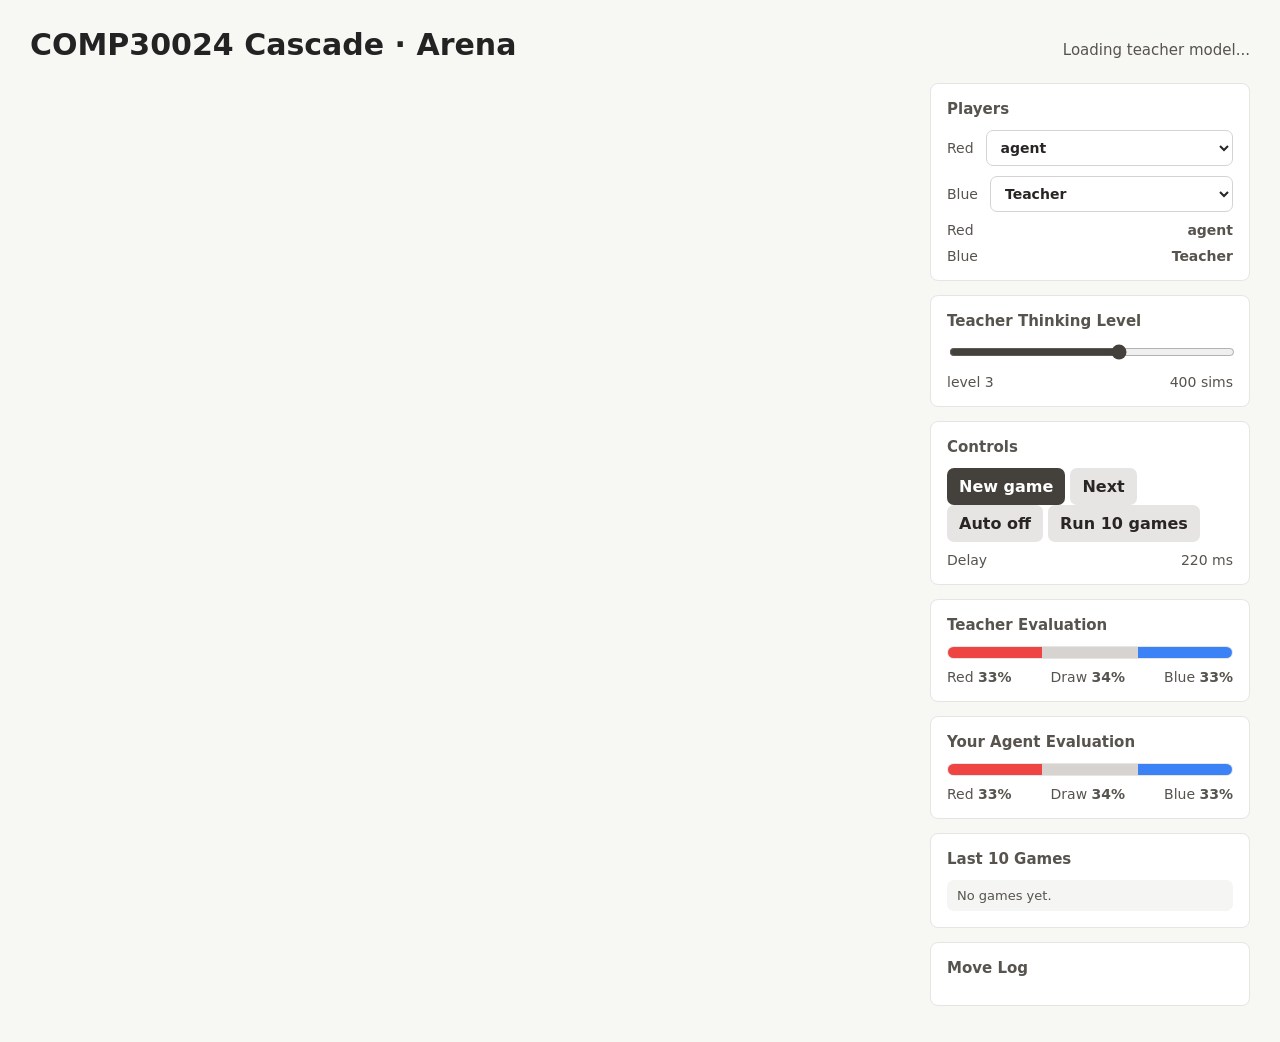
==== ProjectPartB/part_b/battlefield_arena/index.html @ 106bc4b1 "Server testing model" ====
<!doctype html>
<html lang="en">
<head>
  <meta charset="utf-8">
  <meta name="viewport" content="width=device-width, initial-scale=1">
  <title>Cascade Arena</title>
  <style>
    :root {
      color-scheme: light;
      font-family: Inter, ui-sans-serif, system-ui, -apple-system, BlinkMacSystemFont, "Segoe UI", sans-serif;
      background: #f7f7f4;
      color: #232323;
    }

    * {
      box-sizing: border-box;
    }

    body {
      margin: 0;
      min-height: 100vh;
      background: #f7f7f4;
    }

    button, input, select {
      font: inherit;
    }

    select {
      width: 100%;
      border: 1px solid #d6d3d1;
      border-radius: 7px;
      background: #fff;
      color: #292524;
      padding: 8px 10px;
      font-weight: 650;
    }

    .shell {
      width: min(1220px, calc(100vw - 40px));
      margin: 0 auto;
      padding: 28px 0 36px;
    }

    header {
      display: flex;
      align-items: baseline;
      justify-content: space-between;
      gap: 20px;
      margin-bottom: 22px;
    }

    h1 {
      margin: 0;
      font-size: 30px;
      line-height: 1.1;
      font-weight: 750;
    }

    .status {
      min-width: 260px;
      text-align: right;
      font-size: 15px;
      color: #57534e;
    }

    .status strong.red {
      color: #dc2626;
    }

    .status strong.blue {
      color: #2563eb;
    }

    .main {
      display: grid;
      grid-template-columns: minmax(520px, 1fr) 320px;
      gap: 24px;
      align-items: start;
    }

    .board-wrap {
      position: relative;
      width: fit-content;
    }

    .board {
      display: grid;
      grid-template-columns: repeat(8, 104px);
      grid-template-rows: repeat(8, 104px);
      gap: 8px;
    }

    .cell {
      width: 104px;
      height: 104px;
      border: 2px solid #22c55e;
      border-radius: 8px;
      background: #bbf7d0;
      display: grid;
      place-items: center;
    }

    .cell.clickable {
      cursor: pointer;
    }

    .cell.selected {
      border-color: #f59e0b;
      background: #fde68a;
    }

    .cell.highlight {
      border-color: #3b82f6;
      background: #bfdbfe;
    }

    .stack {
      width: 70px;
      height: 70px;
      display: grid;
      place-items: center;
      border-radius: 8px;
      color: #fff;
      font-size: 38px;
      font-weight: 800;
      box-shadow: inset 0 0 0 4px rgba(255,255,255,.18), 0 8px 18px rgba(0,0,0,.12);
    }

    .stack.red {
      background: linear-gradient(145deg, #ef4444, #991b1b);
    }

    .stack.blue {
      background: linear-gradient(145deg, #3b82f6, #1e40af);
    }

    .thinking {
      position: absolute;
      inset: 0;
      display: none;
      place-items: center;
      background: rgba(255,255,255,.62);
      backdrop-filter: blur(2px);
    }

    .thinking.show {
      display: grid;
    }

    .thinking-box {
      display: flex;
      align-items: center;
      gap: 12px;
      border-radius: 8px;
      background: rgba(255,255,255,.95);
      padding: 14px 16px;
      box-shadow: 0 12px 32px rgba(0,0,0,.14);
      border: 1px solid #e7e5e4;
      font-weight: 650;
      color: #292524;
    }

    .spinner {
      width: 18px;
      height: 18px;
      border: 3px solid #d6d3d1;
      border-top-color: #57534e;
      border-radius: 50%;
      animation: spin .8s linear infinite;
    }

    @keyframes spin {
      to { transform: rotate(360deg); }
    }

    aside {
      display: grid;
      gap: 14px;
    }

    .panel {
      border: 1px solid #e7e5e4;
      border-radius: 8px;
      background: #fff;
      padding: 16px;
    }

    .panel h2 {
      margin: 0 0 12px;
      font-size: 15px;
      line-height: 1.2;
      color: #57534e;
    }

    .row {
      display: flex;
      align-items: center;
      justify-content: space-between;
      gap: 12px;
      margin-top: 10px;
      color: #57534e;
      font-size: 14px;
    }

    .segmented {
      display: grid;
      grid-template-columns: 1fr 1fr;
      gap: 8px;
    }

    button {
      border: 0;
      border-radius: 7px;
      padding: 9px 12px;
      background: #e7e5e4;
      color: #292524;
      cursor: pointer;
      font-weight: 650;
    }

    button.primary {
      background: #44403c;
      color: #fff;
    }

    button.active {
      background: #44403c;
      color: #fff;
    }

    button.active.red {
      background: #dc2626;
      color: #fff;
    }

    button.active.blue {
      background: #2563eb;
      color: #fff;
    }

    button:disabled {
      cursor: not-allowed;
      opacity: .55;
    }

    input[type="range"] {
      width: 100%;
      accent-color: #44403c;
    }

    .eval {
      display: grid;
      grid-template-columns: var(--red, 33%) var(--draw, 34%) var(--blue, 33%);
      height: 13px;
      overflow: hidden;
      border-radius: 999px;
      background: #e7e5e4;
      border: 1px solid #e7e5e4;
    }

    .eval div:nth-child(1) { background: #ef4444; }
    .eval div:nth-child(2) { background: #d6d3d1; }
    .eval div:nth-child(3) { background: #3b82f6; }

    .record-list {
      display: grid;
      gap: 8px;
      margin: 0;
      padding: 0;
      list-style: none;
    }

    .record {
      display: flex;
      align-items: center;
      justify-content: space-between;
      gap: 8px;
      border-radius: 7px;
      background: #f5f5f4;
      padding: 8px 10px;
      font-size: 13px;
      color: #57534e;
    }

    .record strong {
      color: #292524;
    }

    .log {
      max-height: 160px;
      overflow: auto;
      font-family: ui-monospace, SFMono-Regular, Menlo, monospace;
      font-size: 12px;
      line-height: 1.45;
      color: #57534e;
      white-space: pre-wrap;
    }

    .error {
      display: none;
      border: 1px solid #fecaca;
      border-radius: 8px;
      background: #fef2f2;
      color: #b91c1c;
      padding: 12px;
      font-size: 13px;
    }

    .error.show {
      display: block;
    }

    @media (max-width: 980px) {
      .main {
        grid-template-columns: 1fr;
      }

      .board {
        grid-template-columns: repeat(8, minmax(42px, 1fr));
        grid-template-rows: repeat(8, minmax(42px, 1fr));
        gap: 5px;
        width: calc(100vw - 40px);
      }

      .cell {
        width: auto;
        height: auto;
        aspect-ratio: 1;
      }

      .stack {
        width: 68%;
        height: 68%;
        font-size: 24px;
      }
    }
  </style>
</head>
<body>
  <div class="shell">
    <header>
      <h1>COMP30024 Cascade · Arena</h1>
      <div class="status" id="status">Loading teacher model...</div>
    </header>

    <div class="main">
      <div class="board-wrap">
        <div class="board" id="board"></div>
        <div class="thinking" id="thinking">
          <div class="thinking-box">
            <div class="spinner"></div>
            <span id="thinkingText">Thinking...</span>
          </div>
        </div>
      </div>

      <aside>
        <section class="panel">
          <h2>Players</h2>
          <div class="row"><span>Red</span><select id="redPlayer"></select></div>
          <div class="row"><span>Blue</span><select id="bluePlayer"></select></div>
          <div class="row"><span>Red</span><strong id="redName">Your agent</strong></div>
          <div class="row"><span>Blue</span><strong id="blueName">Teacher</strong></div>
        </section>

        <section class="panel" id="humanPanel">
          <h2>Human Move</h2>
          <div class="segmented">
            <button id="moveEatMode" class="active">Move / Eat</button>
            <button id="cascadeMode">Cascade</button>
          </div>
        </section>

        <section class="panel">
          <h2>Teacher Thinking Level</h2>
          <input id="level" type="range" min="0" max="5" step="1" value="3">
          <div class="row"><span id="levelLabel">level 3</span><span id="budgetLabel">400 sims</span></div>
        </section>

        <section class="panel">
          <h2>Controls</h2>
          <button id="newGame" class="primary">New game</button>
          <button id="nextTurn">Next</button>
          <button id="autoPlay">Auto off</button>
          <button id="runTen">Run 10 games</button>
          <div class="row"><span>Delay</span><span>220 ms</span></div>
        </section>

        <section class="panel">
          <h2>Teacher Evaluation</h2>
          <div class="eval" id="teacherEvalBar"><div></div><div></div><div></div></div>
          <div class="row"><span class="red">Red <strong id="teacherRedEval">33%</strong></span><span>Draw <strong id="teacherDrawEval">34%</strong></span><span class="blue">Blue <strong id="teacherBlueEval">33%</strong></span></div>
        </section>

        <section class="panel">
          <h2>Your Agent Evaluation</h2>
          <div class="eval" id="agentEvalBar"><div></div><div></div><div></div></div>
          <div class="row"><span class="red">Red <strong id="agentRedEval">33%</strong></span><span>Draw <strong id="agentDrawEval">34%</strong></span><span class="blue">Blue <strong id="agentBlueEval">33%</strong></span></div>
        </section>

        <section class="panel">
          <h2>Last 10 Games</h2>
          <ul class="record-list" id="records"></ul>
        </section>

        <section class="panel">
          <h2>Move Log</h2>
          <div class="log" id="log"></div>
        </section>

        <div class="error" id="error"></div>
      </aside>
    </div>
  </div>

  <script type="module">
    const BOARD_N = 8;
    const RED = 0;
    const BLUE = 1;
    const EMPTY = -1;
    const DIRS = [
      [-1, 0, "↑"],
      [1, 0, "↓"],
      [0, -1, "←"],
      [0, 1, "→"],
    ];
    const LEVEL_BUDGETS = [0, 50, 150, 400, 800, 1600];
    const PLAY_LIMIT = 300;
    const delayMs = 220;

    const els = {
      board: document.getElementById("board"),
      status: document.getElementById("status"),
      thinking: document.getElementById("thinking"),
      thinkingText: document.getElementById("thinkingText"),
      level: document.getElementById("level"),
      levelLabel: document.getElementById("levelLabel"),
      budgetLabel: document.getElementById("budgetLabel"),
      redPlayer: document.getElementById("redPlayer"),
      bluePlayer: document.getElementById("bluePlayer"),
      humanPanel: document.getElementById("humanPanel"),
      moveEatMode: document.getElementById("moveEatMode"),
      cascadeMode: document.getElementById("cascadeMode"),
      redName: document.getElementById("redName"),
      blueName: document.getElementById("blueName"),
      newGame: document.getElementById("newGame"),
      nextTurn: document.getElementById("nextTurn"),
      autoPlay: document.getElementById("autoPlay"),
      runTen: document.getElementById("runTen"),
      records: document.getElementById("records"),
      log: document.getElementById("log"),
      error: document.getElementById("error"),
      teacherEvalBar: document.getElementById("teacherEvalBar"),
      teacherRedEval: document.getElementById("teacherRedEval"),
      teacherBlueEval: document.getElementById("teacherBlueEval"),
      teacherDrawEval: document.getElementById("teacherDrawEval"),
      agentEvalBar: document.getElementById("agentEvalBar"),
      agentRedEval: document.getElementById("agentRedEval"),
      agentBlueEval: document.getElementById("agentBlueEval"),
      agentDrawEval: document.getElementById("agentDrawEval"),
    };

    let worker = null;
    let teacherReady = false;
    let teacherBusy = false;
    let pendingTeacherChoice = null;
    let game = null;
    let playerOptions = [
      { id: "human", label: "Human" },
      { id: "teacher", label: "Teacher" },
      { id: "agent:agent", label: "agent" },
    ];
    let players = {
      [RED]: "agent:agent",
      [BLUE]: "teacher",
    };
    let humanActionMode = "move_eat";
    let selectedHumanSource = null;
    let autoBatchRemaining = 0;
    let running = false;
    let autoMode = false;
    let stepInProgress = false;
    let gameRecorded = false;
    let gameNumber = 0;
    let runId = 0;

    class CascadeGame {
      constructor() {
        this.color = Array(64).fill(EMPTY);
        this.height = Array(64).fill(0);
        this.turnColor = RED;
        this.placementCount = 0;
        this.turnCount = 0;
        this.positionHistory = [];
        this.over = false;
        this.winner = null;
      }

      get phase() {
        return this.placementCount < 8 ? "placement" : "play";
      }

      idx(r, c) {
        return r * 8 + c;
      }

      inside(r, c) {
        return r >= 0 && r < 8 && c >= 0 && c < 8;
      }

      opponent(color) {
        return color === RED ? BLUE : RED;
      }

      adjacentToOpponent(r, c, color) {
        const opponent = this.opponent(color);
        return DIRS.some(([dr, dc]) => {
          const nr = r + dr;
          const nc = c + dc;
          return this.inside(nr, nc) && this.color[this.idx(nr, nc)] === opponent;
        });
      }

      legalActions() {
        if (this.over) return [];
        const out = [];
        const player = this.turnColor;
        if (this.phase === "placement") {
          for (let r = 0; r < 8; r++) {
            for (let c = 0; c < 8; c++) {
              const idx = this.idx(r, c);
              if (this.color[idx] === EMPTY && !(this.placementCount > 0 && this.adjacentToOpponent(r, c, player))) {
                out.push(r * 8 + c);
              }
            }
          }
          return out;
        }

        for (let r = 0; r < 8; r++) {
          for (let c = 0; c < 8; c++) {
            const idx = this.idx(r, c);
            if (this.color[idx] !== player) continue;
            const h = this.height[idx];
            const base = (r * 8 + c) * 4;
            for (let di = 0; di < 4; di++) {
              const nr = r + DIRS[di][0];
              const nc = c + DIRS[di][1];
              if (!this.inside(nr, nc)) continue;
              const dest = this.idx(nr, nc);
              const destColor = this.color[dest];
              if (destColor === EMPTY || destColor === player) out.push(64 + base + di);
              else if (h >= this.height[dest]) out.push(320 + base + di);
            }
            if (h >= 2) {
              for (let di = 0; di < 4; di++) out.push(576 + base + di);
            }
          }
        }
        return out;
      }

      applyAction(action) {
        const legal = this.legalActions();
        if (!legal.includes(action)) {
          throw new Error(`Illegal action ${action}; legal count ${legal.length}`);
        }

        const decoded = decodeAction(action);
        const player = this.turnColor;
        if (decoded.type === "Place") {
          const idx = this.idx(decoded.r, decoded.c);
          this.color[idx] = player;
          this.height[idx] = 3;
          this.placementCount += 1;
        } else if (decoded.type === "Move") {
          const src = this.idx(decoded.r, decoded.c);
          const [dr, dc] = DIRS[decoded.di];
          const dest = this.idx(decoded.r + dr, decoded.c + dc);
          const moving = this.height[src];
          if (this.color[dest] === EMPTY) {
            this.color[dest] = player;
            this.height[dest] = moving;
          } else {
            this.height[dest] += moving;
          }
          this.color[src] = EMPTY;
          this.height[src] = 0;
        } else if (decoded.type === "Eat") {
          const src = this.idx(decoded.r, decoded.c);
          const [dr, dc] = DIRS[decoded.di];
          const dest = this.idx(decoded.r + dr, decoded.c + dc);
          this.color[dest] = player;
          this.height[dest] = this.height[src];
          this.color[src] = EMPTY;
          this.height[src] = 0;
        } else {
          this.applyCascade(decoded.r, decoded.c, decoded.di, player);
        }

        this.turnCount += 1;
        this.turnColor = this.opponent(player);
        if (this.phase === "play") this.positionHistory.push(this.positionHash());
        this.updateGameOver();
      }

      applyCascade(r, c, di, player) {
        const [dr, dc] = DIRS[di];
        const src = this.idx(r, c);
        const count = this.height[src];
        this.color[src] = EMPTY;
        this.height[src] = 0;
        for (let step = 1; step <= count; step++) {
          const nr = r + dr * step;
          const nc = c + dc * step;
          if (!this.inside(nr, nc)) continue;
          const idx = this.idx(nr, nc);
          if (this.color[idx] !== EMPTY) this.pushStack(nr, nc, dr, dc);
          this.color[idx] = player;
          this.height[idx] = 1;
        }
      }

      pushStack(r, c, dr, dc) {
        const idx = this.idx(r, c);
        if (this.color[idx] === EMPTY) return;
        const nr = r + dr;
        const nc = c + dc;
        if (!this.inside(nr, nc)) {
          this.color[idx] = EMPTY;
          this.height[idx] = 0;
          return;
        }
        const dest = this.idx(nr, nc);
        if (this.color[dest] !== EMPTY) this.pushStack(nr, nc, dr, dc);
        this.color[dest] = this.color[idx];
        this.height[dest] = this.height[idx];
        this.color[idx] = EMPTY;
        this.height[idx] = 0;
      }

      positionHash() {
        return `${this.turnColor}|${this.color.join(",")}|${this.height.join(",")}`;
      }

      updateGameOver() {
        if (this.phase === "placement") return;
        const redTokens = this.tokenCount(RED);
        const blueTokens = this.tokenCount(BLUE);
        const playTurns = Math.max(0, this.turnCount - 8);
        const repetition = this.positionHistory.filter(x => x === this.positionHash()).length >= 3;
        const noMoves = this.legalActions().length === 0;

        if (redTokens === 0) {
          this.over = true;
          this.winner = BLUE;
        } else if (blueTokens === 0) {
          this.over = true;
          this.winner = RED;
        } else if (repetition || noMoves) {
          this.over = true;
          this.winner = null;
        } else if (playTurns >= PLAY_LIMIT) {
          this.over = true;
          this.winner = redTokens > blueTokens ? RED : blueTokens > redTokens ? BLUE : null;
        }
      }

      tokenCount(color) {
        return this.height.reduce((sum, h, idx) => sum + (this.color[idx] === color ? h : 0), 0);
      }

      stackCount(color) {
        return this.color.filter(x => x === color).length;
      }

      teacherSnapshot() {
        return {
          cells: this.color.map((color, idx) => [color, this.height[idx]]),
          turnColor: this.turnColor,
          placementCount: this.phase === "placement" ? this.turnCount : 8,
          turnCount: this.turnCount,
        };
      }
    }

    function decodeAction(action) {
      if (action < 64) return { type: "Place", r: Math.floor(action / 8), c: action % 8, di: 0 };
      if (action < 320) {
        const off = action - 64;
        const square = Math.floor(off / 4);
        return { type: "Move", r: Math.floor(square / 8), c: square % 8, di: off % 4 };
      }
      if (action < 576) {
        const off = action - 320;
        const square = Math.floor(off / 4);
        return { type: "Eat", r: Math.floor(square / 8), c: square % 8, di: off % 4 };
      }
      const off = action - 576;
      const square = Math.floor(off / 4);
      return { type: "Cascade", r: Math.floor(square / 8), c: square % 8, di: off % 4 };
    }

    function describeAction(action) {
      const a = decodeAction(action);
      if (a.type === "Place") return `PLACE(${a.r}-${a.c})`;
      return `${a.type.toUpperCase()}(${a.r}-${a.c}, ${DIRS[a.di][2]})`;
    }

    function coordKey(r, c) {
      return `${r},${c}`;
    }

    function playerKind(spec) {
      return spec.startsWith("agent:") ? "agent" : spec;
    }

    function playerLabel(spec) {
      const option = playerOptions.find(item => item.id === spec);
      return option ? option.label : spec;
    }

    function isHumanTurn() {
      return game && !game.over && playerKind(players[game.turnColor]) === "human";
    }

    function isTeacherTurn(color) {
      return playerKind(players[color]) === "teacher";
    }

    function isPythonAgentTurn(color) {
      return playerKind(players[color]) === "agent";
    }

    function humanHighlights() {
      const out = new Set();
      if (!isHumanTurn()) return out;

      if (game.phase === "placement") {
        for (const action of game.legalActions()) {
          const a = decodeAction(action);
          out.add(coordKey(a.r, a.c));
        }
        return out;
      }

      if (!selectedHumanSource) return out;
      const { r, c } = selectedHumanSource;
      for (const action of game.legalActions()) {
        const a = decodeAction(action);
        if (a.r !== r || a.c !== c) continue;
        if (humanActionMode === "cascade" && a.type !== "Cascade") continue;
        if (humanActionMode !== "cascade" && a.type === "Cascade") continue;
        const [dr, dc] = DIRS[a.di];
        out.add(coordKey(r + dr, c + dc));
      }
      return out;
    }

    function humanActionForClick(r, c) {
      if (!isHumanTurn()) return null;
      if (game.phase === "placement") {
        const action = r * 8 + c;
        return game.legalActions().includes(action) ? action : null;
      }

      if (!selectedHumanSource) return null;
      const sr = selectedHumanSource.r;
      const sc = selectedHumanSource.c;
      for (const action of game.legalActions()) {
        const a = decodeAction(action);
        if (a.r !== sr || a.c !== sc) continue;
        if (humanActionMode === "cascade" && a.type !== "Cascade") continue;
        if (humanActionMode !== "cascade" && a.type === "Cascade") continue;
        const [dr, dc] = DIRS[a.di];
        if (sr + dr === r && sc + dc === c) return action;
      }
      return null;
    }

    async function api(path, payload = {}) {
      const res = await fetch(path, {
        method: "POST",
        headers: { "Content-Type": "application/json" },
        body: JSON.stringify(payload),
      });
      const data = await res.json();
      if (!data.ok) throw new Error(data.error || `Request failed: ${path}`);
      return data;
    }

    function initWorker() {
      worker = new Worker("/az/_app/immutable/workers/worker-JGcmZ3kC.js", { type: "module" });
      worker.onmessage = event => {
        const message = event.data;
        if (message.type === "ready") {
          teacherReady = true;
          setStatus("Teacher model ready");
          return;
        }
        if (message.type === "choice") {
          teacherBusy = false;
          const resolve = pendingTeacherChoice;
          pendingTeacherChoice = null;
          if (resolve) resolve(message.action);
          return;
        }
        if (message.type === "eval") {
          updateEval("teacher", message.red, message.draw, message.blue);
          return;
        }
        if (message.type === "error") {
          teacherBusy = false;
          showError(`Teacher worker: ${message.message}`);
        }
      };
      worker.postMessage({ type: "init", baseUrl: "/az", simBudget: LEVEL_BUDGETS[Number(els.level.value)] });
    }

    function chooseTeacherAction() {
      return new Promise(resolve => {
        teacherBusy = true;
        pendingTeacherChoice = resolve;
        worker.postMessage({ type: "choose", snapshot: game.teacherSnapshot() });
      });
    }

    function notifyTeacher(action) {
      worker.postMessage({ type: "notify", action });
    }

    async function notifyPython(color, action) {
      await api("/api/notify", { color: color === RED ? "red" : "blue", action });
    }

    async function getPythonAction(color) {
      const data = await api("/api/agent_action", { color: color === RED ? "red" : "blue" });
      return data.action;
    }

    async function refreshAgentEval() {
      if (!game || game.over) return;
      if (!Object.values(players).some(spec => playerKind(spec) === "agent")) return;
      try {
        const data = await api("/api/agent_eval", {});
        updateEval("agent", data.red, data.draw, data.blue);
      } catch (error) {
        logLine(`Agent eval unavailable: ${error.message}`);
      }
    }

    async function applyExternalAction(color, action, label) {
      game.applyAction(action);
      notifyTeacher(action);
      await notifyPython(color, action);

      selectedHumanSource = null;
      logLine(`${colorName(color)} ${label}: ${describeAction(action)}`);
      render();
      await refreshAgentEval();
      if (game.over) finishGame();
    }

    async function startGame({ batch = false } = {}) {
      const myRun = ++runId;
      clearError();
      running = true;
      gameRecorded = false;
      stepInProgress = false;
      gameNumber += 1;
      game = new CascadeGame();
      selectedHumanSource = null;
      teacherReady = false;
      pendingTeacherChoice = null;
      worker?.terminate();
      initWorker();
      await waitUntil(() => teacherReady);
      await api("/api/new", { players: { red: players[RED], blue: players[BLUE] } });
      if (myRun !== runId) return;
      render();
      logLine(`Game ${gameNumber} started. Red=${playerLabel(players[RED])}, Blue=${playerLabel(players[BLUE])}.`);
      await refreshAgentEval();
      if (autoMode || batch) await continueAuto(batch, myRun);
    }

    async function playOneTurn(myRun = runId) {
      if (!game || game.over || stepInProgress || myRun !== runId) return;
      if (isHumanTurn()) {
        render();
        return;
      }
      stepInProgress = true;
      try {
        render();
        const current = game.turnColor;
        const kind = playerKind(players[current]);
        const label = playerLabel(players[current]);
        setThinking(true, `${colorName(current)} ${label} thinking...`);
        await sleep(delayMs);

        const action = kind === "teacher" ? await chooseTeacherAction() : await getPythonAction(current);
        if (myRun !== runId) return;
        await applyExternalAction(current, action, label);
      } catch (error) {
        setThinking(false);
        running = false;
        autoMode = false;
        updateAutoButton();
        showError(error.message);
      } finally {
        stepInProgress = false;
        setThinking(false);
      }
    }

    async function continueAuto(batch = false, myRun = runId) {
      while (running && autoMode && game && !game.over && myRun === runId) {
        if (isHumanTurn()) break;
        await playOneTurn(myRun);
        if (!autoMode || game.over || myRun !== runId) break;
        await sleep(delayMs);
      }

      if (game?.over && batch && autoBatchRemaining > 0 && myRun === runId) {
          autoBatchRemaining -= 1;
          await sleep(350);
          await startGame({ batch: true });
      }
    }

    function finishGame() {
      if (!game || gameRecorded) return;
      gameRecorded = true;
      const result = game.winner === null ? "Draw" : `${colorName(game.winner)} wins`;
      saveRecord({
        result,
        redPlayer: playerLabel(players[RED]),
        bluePlayer: playerLabel(players[BLUE]),
        red: game.tokenCount(RED),
        blue: game.tokenCount(BLUE),
        turns: game.turnCount,
      });
      renderRecords();
      logLine(`Game over: ${result}.`);
    }

    function render() {
      els.board.innerHTML = "";
      const highlights = humanHighlights();
      for (let r = 0; r < 8; r++) {
        for (let c = 0; c < 8; c++) {
          const idx = r * 8 + c;
          const cell = document.createElement("div");
          cell.className = "cell";
          if (isHumanTurn()) cell.classList.add("clickable");
          if (selectedHumanSource && selectedHumanSource.r === r && selectedHumanSource.c === c) {
            cell.classList.add("selected");
          }
          if (highlights.has(coordKey(r, c))) cell.classList.add("highlight");
          cell.addEventListener("click", () => handleHumanCellClick(r, c));
          if (game && game.color[idx] !== EMPTY) {
            const stack = document.createElement("div");
            stack.className = `stack ${game.color[idx] === RED ? "red" : "blue"}`;
            stack.textContent = game.height[idx];
            cell.appendChild(stack);
          }
          els.board.appendChild(cell);
        }
      }

      if (!game) return;
      const phase = game.phase === "placement" ? `placement ${Math.min(game.turnCount + 1, 8)}/8` : `turn ${game.turnCount - 7}/${PLAY_LIMIT}`;
      if (game.over) {
        const text = game.winner === null ? "Game over - draw" : `Game over - ${colorName(game.winner)} wins`;
        els.status.innerHTML = text;
      } else if (isHumanTurn()) {
        const colorClass = game.turnColor === RED ? "red" : "blue";
        els.status.innerHTML = `<strong class="${colorClass}">${colorName(game.turnColor)}</strong> human to play · ${phase}`;
      } else {
        const colorClass = game.turnColor === RED ? "red" : "blue";
        els.status.innerHTML = `<strong class="${colorClass}">${colorName(game.turnColor)}</strong> to play · ${phase}`;
      }
    }

    async function handleHumanCellClick(r, c) {
      if (!isHumanTurn() || stepInProgress) return;
      clearError();

      const action = humanActionForClick(r, c);
      if (action !== null) {
        stepInProgress = true;
        try {
          const color = game.turnColor;
          await applyExternalAction(color, action, "Human");
          if (autoMode) await continueAuto(false, runId);
        } catch (error) {
          showError(error.message);
        } finally {
          stepInProgress = false;
          setThinking(false);
        }
        return;
      }

      if (game.phase === "play") {
        const idx = r * 8 + c;
        if (game.color[idx] === game.turnColor) {
          selectedHumanSource = { r, c };
          render();
          return;
        }
      }

      if (game.phase === "play") selectedHumanSource = null;
      render();
    }

    function setThinking(show, text = "") {
      els.thinking.classList.toggle("show", show);
      els.thinkingText.textContent = text;
    }

    function setStatus(text) {
      els.status.textContent = text;
    }

    function updateEval(source, red, draw, blue) {
      const total = Math.max(0.0001, red + draw + blue);
      const rp = red / total;
      const dp = draw / total;
      const bp = blue / total;
      const prefix = source === "agent" ? "agent" : "teacher";
      els[`${prefix}EvalBar`].style.setProperty("--red", `${rp * 100}%`);
      els[`${prefix}EvalBar`].style.setProperty("--draw", `${dp * 100}%`);
      els[`${prefix}EvalBar`].style.setProperty("--blue", `${bp * 100}%`);
      els[`${prefix}RedEval`].textContent = percent(rp);
      els[`${prefix}DrawEval`].textContent = percent(dp);
      els[`${prefix}BlueEval`].textContent = percent(bp);
    }

    function percent(value) {
      return `${Math.round(value * 100)}%`;
    }

    function colorName(color) {
      return color === RED ? "Red" : "Blue";
    }

    function logLine(text) {
      const at = new Date().toLocaleTimeString();
      els.log.textContent = `[${at}] ${text}\n` + els.log.textContent;
    }

    function showError(text) {
      els.error.textContent = text;
      els.error.classList.add("show");
    }

    function clearError() {
      els.error.textContent = "";
      els.error.classList.remove("show");
    }

    function saveRecord(record) {
      const records = getRecords();
      records.unshift({ ...record, at: new Date().toLocaleTimeString() });
      localStorage.setItem("cascade-arena-records", JSON.stringify(records.slice(0, 10)));
    }

    function getRecords() {
      try {
        return JSON.parse(localStorage.getItem("cascade-arena-records") || "[]");
      } catch {
        return [];
      }
    }

    function renderRecords() {
      const records = getRecords();
      els.records.innerHTML = "";
      if (records.length === 0) {
        const item = document.createElement("li");
        item.className = "record";
        item.textContent = "No games yet.";
        els.records.appendChild(item);
        return;
      }
      for (const record of records) {
        const item = document.createElement("li");
        item.className = "record";
        const matchup = record.redPlayer && record.bluePlayer ? `${record.redPlayer} vs ${record.bluePlayer}` : record.agentColor;
        item.innerHTML = `<strong>${record.result}</strong><span>${matchup}, ${record.turns} turns, R${record.red}-B${record.blue}</span>`;
        els.records.appendChild(item);
      }
    }

    function updatePlayerLabels() {
      els.redPlayer.value = players[RED];
      els.bluePlayer.value = players[BLUE];
      els.redName.textContent = playerLabel(players[RED]);
      els.blueName.textContent = playerLabel(players[BLUE]);
      els.humanPanel.style.display = Object.values(players).some(spec => playerKind(spec) === "human") ? "block" : "none";
      els.moveEatMode.classList.toggle("active", humanActionMode === "move_eat");
      els.cascadeMode.classList.toggle("active", humanActionMode === "cascade");
    }

    function renderPlayerOptions() {
      for (const select of [els.redPlayer, els.bluePlayer]) {
        select.innerHTML = "";
        for (const option of playerOptions) {
          const item = document.createElement("option");
          item.value = option.id;
          item.textContent = option.label;
          select.appendChild(item);
        }
      }
      updatePlayerLabels();
    }

    function updateAutoButton() {
      els.autoPlay.textContent = autoMode ? "Auto on" : "Auto off";
      els.autoPlay.classList.toggle("primary", autoMode);
    }

    function updateLevelLabels() {
      const level = Number(els.level.value);
      const budget = LEVEL_BUDGETS[level];
      els.levelLabel.textContent = level === 0 ? "instant" : `level ${level}`;
      els.budgetLabel.textContent = `${budget} sims`;
      worker?.postMessage({ type: "setBudget", sims: budget });
    }

    function sleep(ms) {
      return new Promise(resolve => setTimeout(resolve, ms));
    }

    async function waitUntil(predicate) {
      while (!predicate()) await sleep(50);
    }

    async function loadPlayerOptions() {
      try {
        const res = await fetch("/api/players");
        const data = await res.json();
        if (data.ok && Array.isArray(data.players)) {
          playerOptions = data.players;
          if (!playerOptions.some(item => item.id === players[RED])) players[RED] = playerOptions[0]?.id ?? "human";
          if (!playerOptions.some(item => item.id === players[BLUE])) players[BLUE] = "teacher";
          if (!playerOptions.some(item => item.id === players[BLUE])) players[BLUE] = playerOptions[0]?.id ?? "human";
        }
      } catch (error) {
        showError(`Could not load player list: ${error.message}`);
      }
      renderPlayerOptions();
    }

    els.redPlayer.addEventListener("change", () => {
      players[RED] = els.redPlayer.value;
      selectedHumanSource = null;
      autoBatchRemaining = 0;
      updatePlayerLabels();
      render();
      if (autoMode) continueAuto();
    });
    els.bluePlayer.addEventListener("change", () => {
      players[BLUE] = els.bluePlayer.value;
      selectedHumanSource = null;
      autoBatchRemaining = 0;
      updatePlayerLabels();
      render();
      if (autoMode) continueAuto();
    });
    els.moveEatMode.addEventListener("click", () => {
      humanActionMode = "move_eat";
      selectedHumanSource = null;
      updatePlayerLabels();
      render();
    });
    els.cascadeMode.addEventListener("click", () => {
      humanActionMode = "cascade";
      selectedHumanSource = null;
      updatePlayerLabels();
      render();
    });
    els.level.addEventListener("input", updateLevelLabels);
    els.newGame.addEventListener("click", () => {
      autoBatchRemaining = 0;
      startGame();
    });
    els.nextTurn.addEventListener("click", () => {
      autoMode = false;
      autoBatchRemaining = 0;
      updateAutoButton();
      playOneTurn();
    });
    els.autoPlay.addEventListener("click", () => {
      autoMode = !autoMode;
      autoBatchRemaining = 0;
      updateAutoButton();
      if (autoMode) continueAuto();
    });
    els.runTen.addEventListener("click", () => {
      autoBatchRemaining = 9;
      autoMode = true;
      updateAutoButton();
      startGame({ batch: true });
    });

    updateLevelLabels();
    updateAutoButton();
    renderRecords();
    await loadPlayerOptions();
    startGame();
  </script>
</body>
</html>
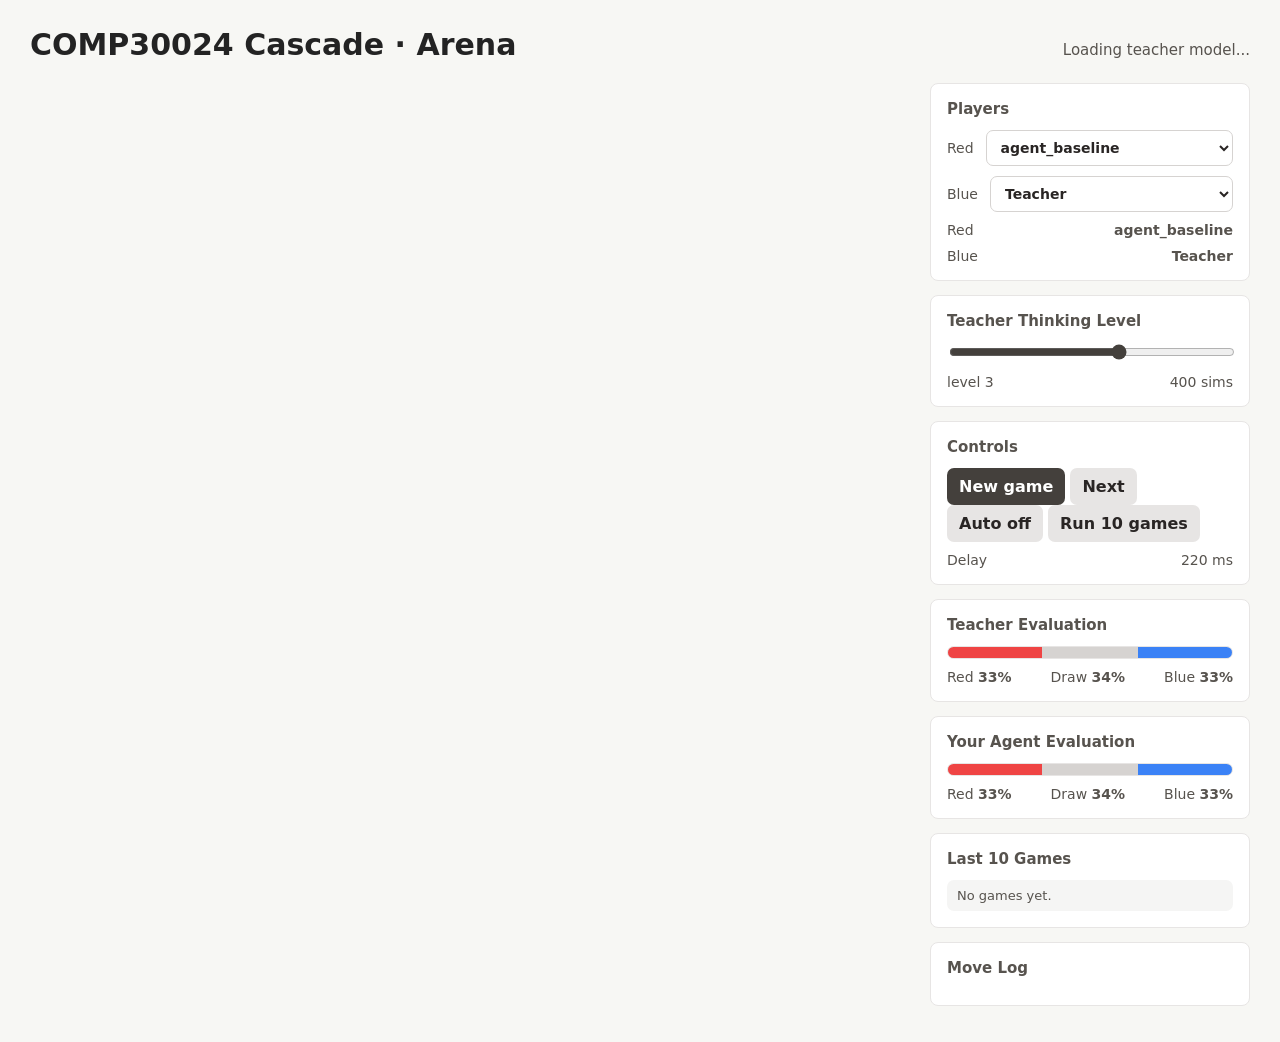
==== commit 3b675b43: "Update server" ====
--- a/ProjectPartB/part_b/battlefield_arena/index.html
+++ b/ProjectPartB/part_b/battlefield_arena/index.html
@@ -469,10 +469,10 @@
     let playerOptions = [
       { id: "human", label: "Human" },
       { id: "teacher", label: "Teacher" },
-      { id: "agent:agent", label: "agent" },
+      { id: "agent:agent_baseline", label: "agent_baseline" },
     ];
     let players = {
-      [RED]: "agent:agent",
+      [RED]: "agent:agent_baseline",
       [BLUE]: "teacher",
     };
     let humanActionMode = "move_eat";
@@ -831,7 +831,13 @@
     }
 
     async function notifyPython(color, action) {
-      await api("/api/notify", { color: color === RED ? "red" : "blue", action });
+      const data = await api("/api/notify", {
+        color: color === RED ? "red" : "blue", action,
+        teacherLevel: Number(els.level.value),
+      });
+      if (data.recording?.status === "completed") {
+        logLine(`Dataset saved: ${data.recording.game_id}`);
+      }
     }
 
     async function getPythonAction(color) {
@@ -876,7 +882,10 @@
       worker?.terminate();
       initWorker();
       await waitUntil(() => teacherReady);
-      await api("/api/new", { players: { red: players[RED], blue: players[BLUE] } });
+      await api("/api/new", {
+        players: { red: players[RED], blue: players[BLUE] },
+        teacherLevel: Number(els.level.value),
+      });
       if (myRun !== runId) return;
       render();
       logLine(`Game ${gameNumber} started. Red=${playerLabel(players[RED])}, Blue=${playerLabel(players[BLUE])}.`);
